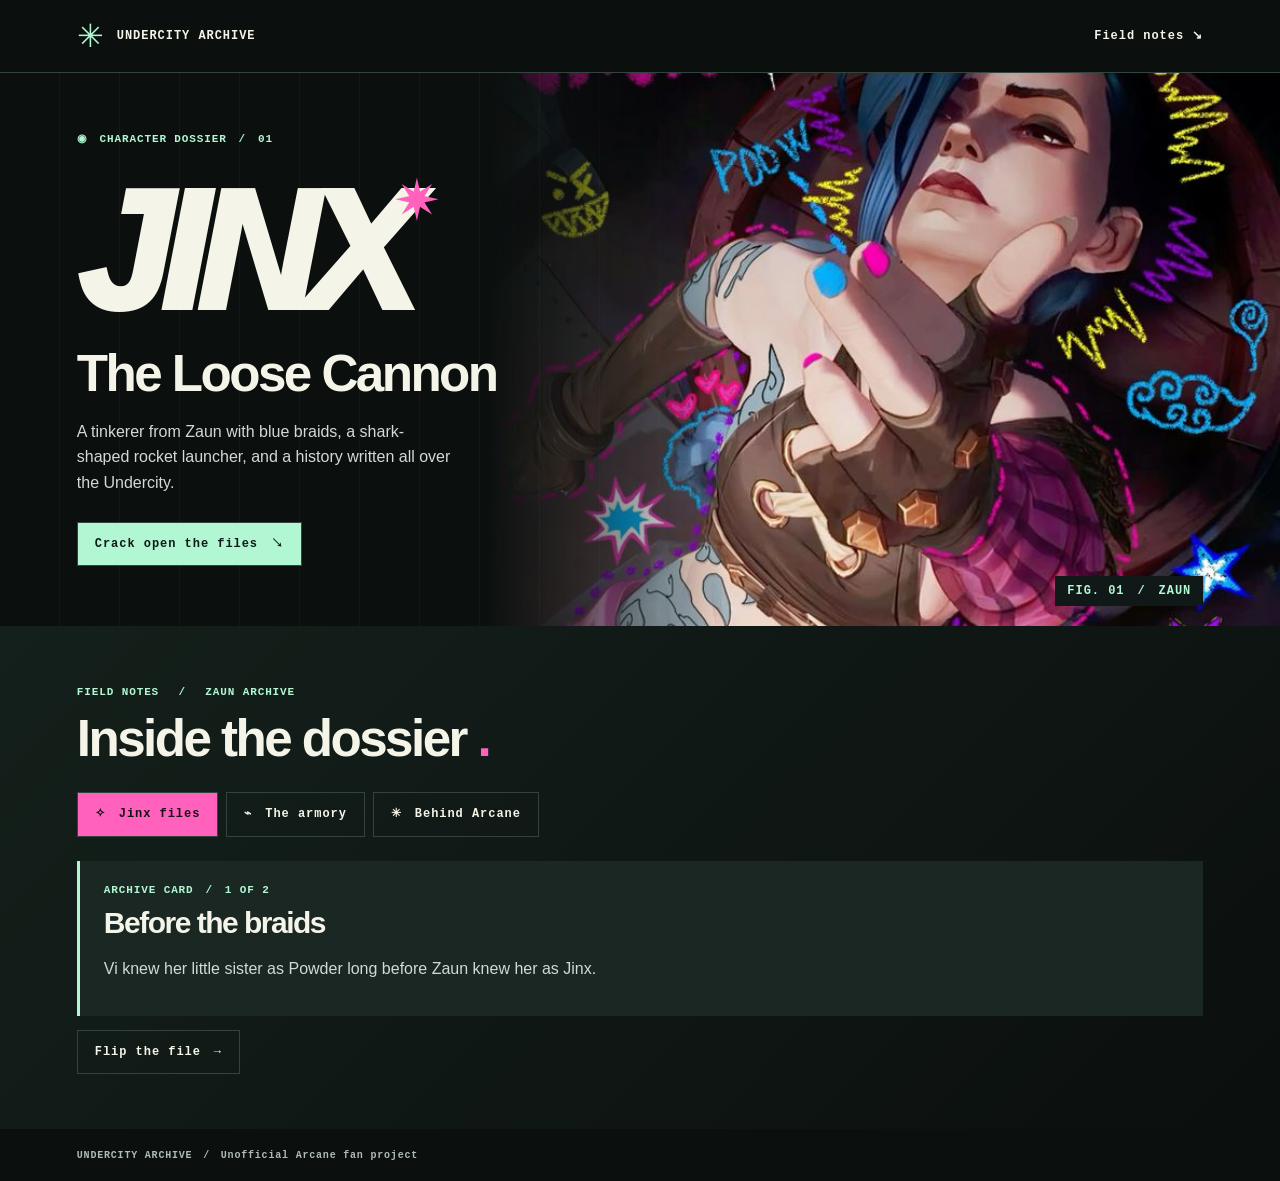
==== index.html @ 246cc4a1 "Add editable Undercity Archive site and editing guide" ====
<!doctype html>
<html lang="en">
  <head>
    <meta charset="utf-8">
    <meta name="viewport" content="width=device-width,initial-scale=1">
    <title>Jinx • Undercity Archive</title>
    <link rel="stylesheet" href="style.css">
  </head>
  <body>
    <header>
      <b>
        <i>✳</i>
        UNDERCITY ARCHIVE
      </b>
      <a href="#files">Field notes ↘</a>
    </header>
    <main>
      <section class="hero">
        <div class="portrait">
          <img src="jinx.png" alt="Jinx reaching forward amid neon graffiti">
          <span>FIG. 01　/　ZAUN</span>
        </div>
        <article>
          <small>◉　CHARACTER DOSSIER　/　01</small>
          <h1>
            JINX
            <span>✷</span>
          </h1>
          <h2>The Loose Cannon</h2>
          <p>A tinkerer from Zaun with blue braids, a shark-shaped rocket launcher, and a history written all over the Undercity.</p>
          <a class="action" href="#files">Crack open the files　↘</a>
        </article>
      </section>
      <section id="files">
        <div class="heading">
          <small>FIELD NOTES　 /　 ZAUN ARCHIVE</small>
          <h2>
            Inside the dossier
            <span>.</span>
          </h2>
        </div>
        <nav aria-label="Choose a file">
          <button data-file="0" aria-pressed="true">✧　Jinx files</button>
          <button data-file="1">⌁　The armory</button>
          <button data-file="2">✳　Behind Arcane</button>
        </nav>
        <div class="card" aria-live="polite">
          <small id="count">
          </small>
          <h3 id="title">
          </h3>
          <p id="note">
          </p>
        </div>
        <button id="next">Flip the file　→</button>
      </section>
    </main>
    <footer>UNDERCITY ARCHIVE　/　Unofficial Arcane fan project</footer>
    <script src="notes.js">
    </script>
  </body>
</html>
---- style.css ----
:root {
  --pink: #ff61bd;
  --mint: #b1f7d4;
  --line: #34443d;
  color-scheme: dark;
}

* {
  box-sizing: border-box;
}

html {
  scroll-behavior: smooth;
}

body {
  margin: 0;
  background: #0b100f;
  color: #f4f4e8;
  font: 16px Arial,sans-serif;
}

header,footer,small,button,.action,.portrait span {
  font: 700 12px/1.4 Consolas,monospace;
  letter-spacing: .08em;
}

header,footer {
  padding: 20px 6vw;
  border-bottom: 1px solid var(--line);
}

header {
  display: flex;
  justify-content: space-between;
  align-items: center;
}

header b {
  display: flex;
  align-items: center;
  gap: 12px;
}

i {
  color: var(--mint);
  font: 32px/1 Arial;
}

a {
  color: inherit;
}

header a {
  text-decoration: none;
}

.hero {
  position: relative;
  isolation: isolate;
  min-height: 540px;
  display: flex;
  align-items: center;
  overflow: hidden;
  background: repeating-linear-gradient(90deg,transparent 0 59px,#17201d 60px);
}

.portrait {
  position: absolute;
  inset: 0 0 0 38%;
  z-index: -1;
}

.portrait img {
  width: 100%;
  height: 100%;
  object-fit: cover;
  object-position: 50% 42%;
  mask-image: linear-gradient(90deg,transparent,#000 30%);
}

.portrait span {
  position: absolute;
  bottom: 20px;
  right: 6vw;
  background: #101918;
  padding: 7px 12px;
  color: var(--mint);
}

article {
  padding: 55px 0 60px 6vw;
  width: 47%;
}

small {
  color: var(--mint);
  font-size: 11px;
}

h1 {
  position: relative;
  font: italic 1000 clamp(100px,13vw,210px)/.88 Impact,'Arial Black',sans-serif;
  letter-spacing: -.06em;
  margin: 32px 0 18px;
  width: max-content;
}

h1 span {
  position: absolute;
  right: -.42em;
  top: -.22em;
  font: 400 .34em Arial;
  color: var(--pink);
}

h2,h3 {
  margin: 0;
  letter-spacing: -.05em;
}

h2 {
  font-size: clamp(30px,4vw,60px);
}

p {
  max-width: 42ch;
  line-height: 1.6;
  color: #d1dad4;
}

.action,button {
  display: inline-block;
  padding: 13px 17px;
  text-decoration: none;
  border: 1px solid var(--line);
  cursor: pointer;
  background: transparent;
  color: inherit;
}

.action {
  background: var(--mint);
  color: #101918;
  margin-top: 10px;
}

.action:hover,button:hover,button[aria-pressed=true] {
  background: var(--pink);
  color: #151015;
}

#files {
  padding: 55px 6vw;
  background: linear-gradient(135deg,#14201b,#0b0f0e);
}

.heading h2 {
  margin: 8px 0 24px;
}

.heading span {
  color: var(--pink);
}

nav {
  display: flex;
  flex-wrap: wrap;
  gap: 8px;
}

.card {
  border-left: 3px solid var(--mint);
  padding: 18px 24px;
  margin: 24px 0 14px;
  background: #1b2722;
}

.card p {
  max-width: 70ch;
}

.card h3 {
  font-size: 30px;
  margin-top: 8px;
}

footer {
  font-size: 10px;
  color: #afbbb3;
}

@media(max-width:700px) {
  .hero {
    display: flex;
    flex-direction: column;
  }

  .portrait {
    position: relative;
    inset: auto;
    width: 100%;
    height: 52vh;
    z-index: 0;
  }

  .portrait img {
    mask-image: none;
  }

  article {
    width: 100%;
    padding: 28px 6vw;
  }

  h1 {
    margin: 18px 0 12px;
  }

  .card {
    min-height: 190px;
  }

}

@media(prefers-reduced-motion:reduce) {
  html {
    scroll-behavior: auto;
  }

}
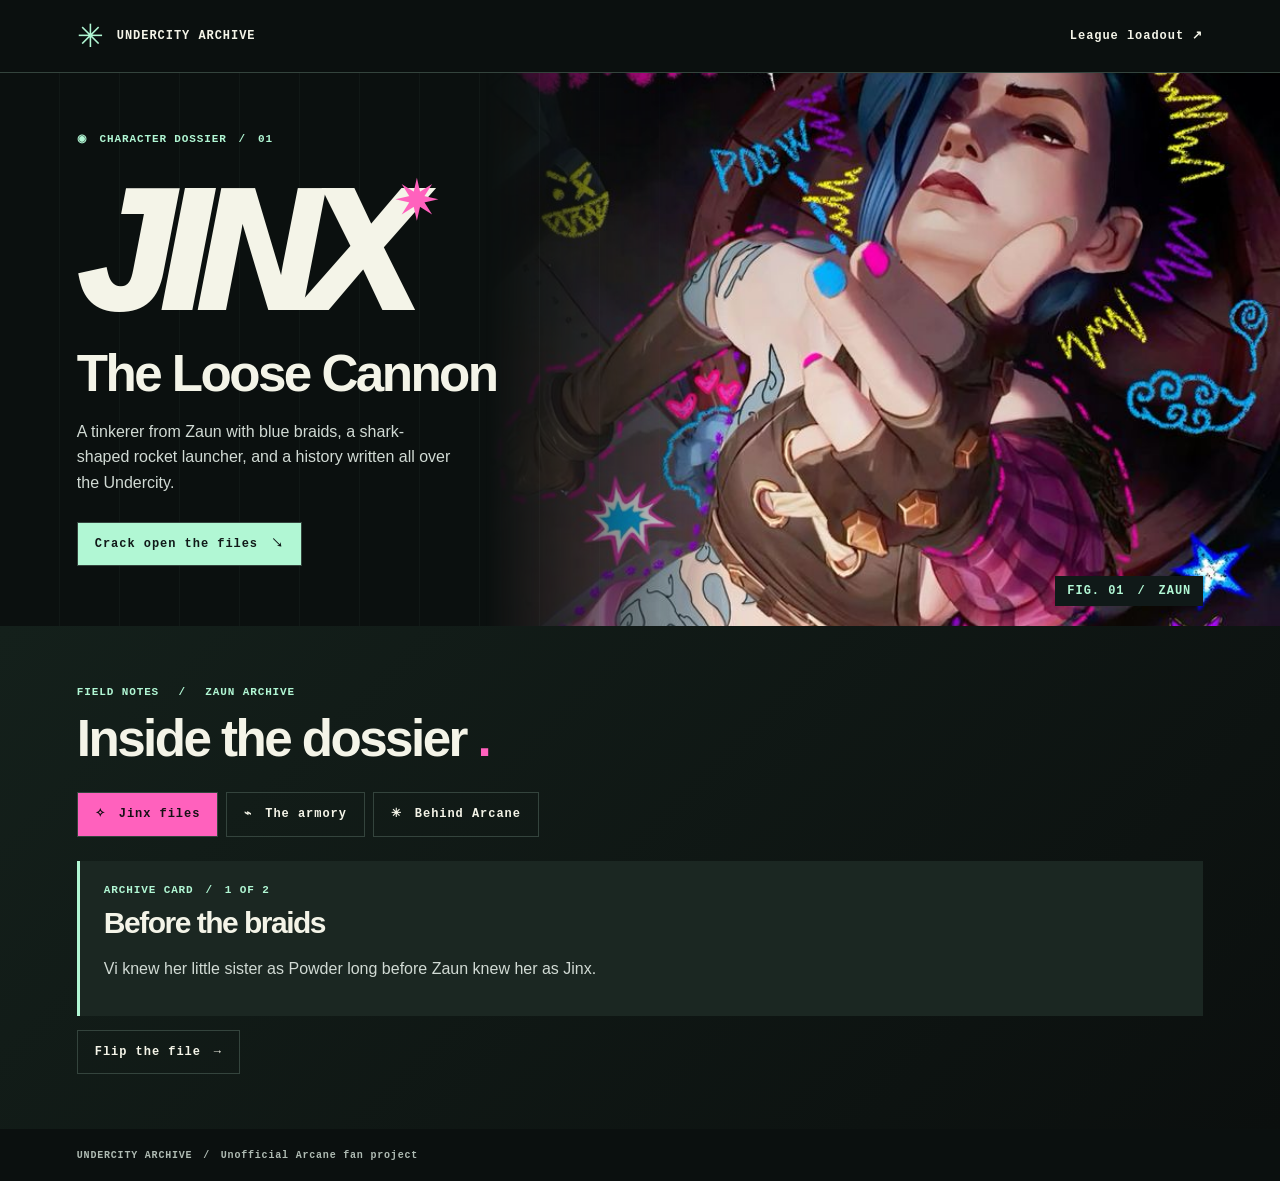
==== commit ed540591: "Add Jinx ability guide and Arcane comparison" ====
--- a/index.html
+++ b/index.html
@@ -12,7 +12,7 @@
         <i>✳</i>
         UNDERCITY ARCHIVE
       </b>
-      <a href="#files">Field notes ↘</a>
+      <a href="loadout.html">League loadout ↗</a>
     </header>
     <main>
       <section class="hero">
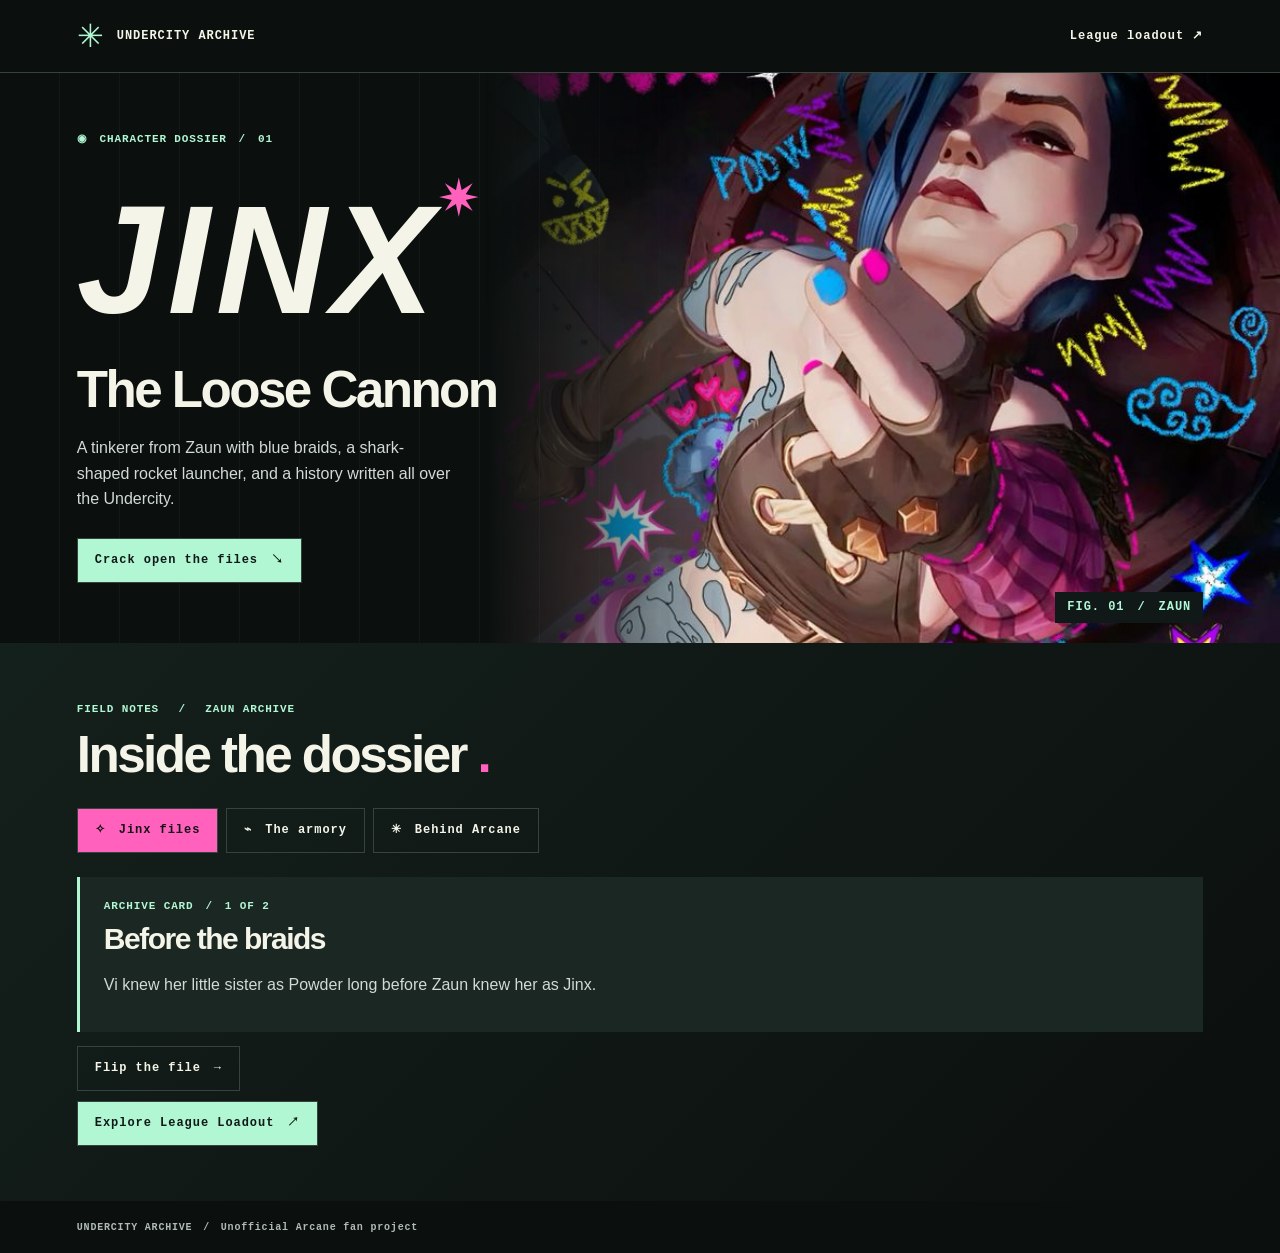
==== commit 6693acb3: "Improve title readability and link the dossier to the loadout" ====
--- a/index.html
+++ b/index.html
@@ -53,6 +53,9 @@
           </p>
         </div>
         <button id="next">Flip the file　→</button>
+        <nav aria-label="Continue exploring">
+          <a class="action" href="loadout.html">Explore League Loadout　↗</a>
+        </nav>
       </section>
     </main>
     <footer>UNDERCITY ARCHIVE　/　Unofficial Arcane fan project</footer>
--- a/style.css
+++ b/style.css
@@ -100,15 +100,15 @@
 
 h1 {
   position: relative;
-  font: italic 1000 clamp(100px,13vw,210px)/.88 Impact,'Arial Black',sans-serif;
-  letter-spacing: -.06em;
+  font: italic 700 clamp(88px, 12vw, 180px)/1.06 Arial, sans-serif;
+  letter-spacing: .035em;
   margin: 32px 0 18px;
   width: max-content;
 }
 
 h1 span {
   position: absolute;
-  right: -.42em;
+  right: -.9em;
   top: -.22em;
   font: 400 .34em Arial;
   color: var(--pink);
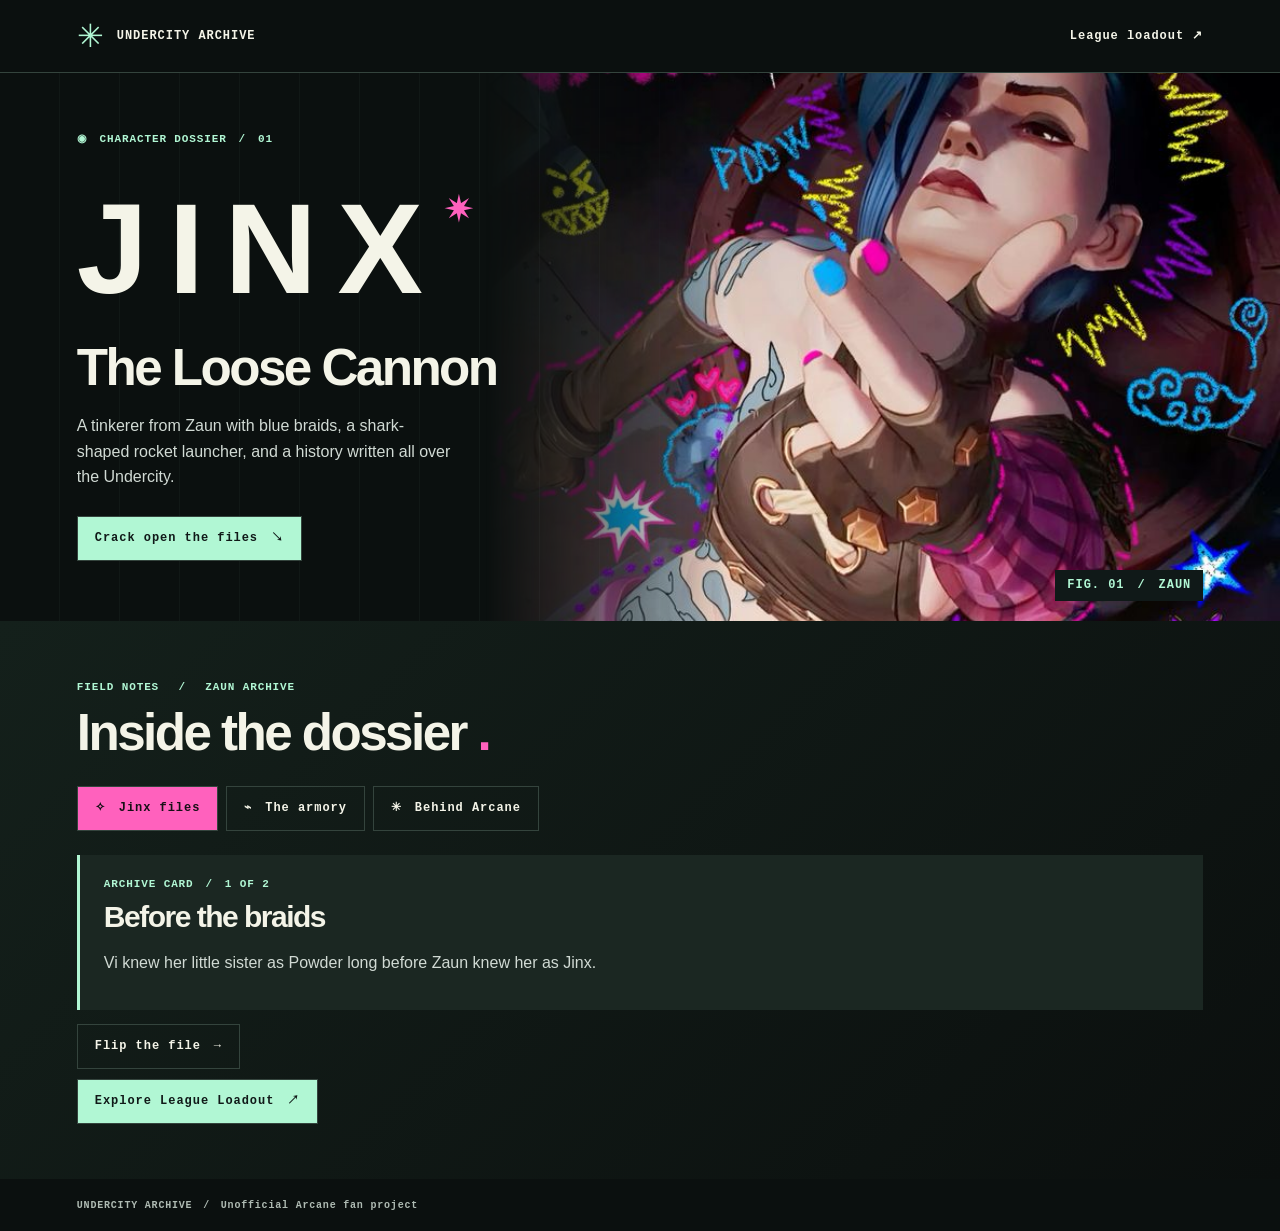
==== commit 1b9ad8be: "Separate the JINX lettering and reposition the star" ====
--- a/index.html
+++ b/index.html
@@ -4,7 +4,7 @@
     <meta charset="utf-8">
     <meta name="viewport" content="width=device-width,initial-scale=1">
     <title>Jinx • Undercity Archive</title>
-    <link rel="stylesheet" href="style.css">
+    <link rel="stylesheet" href="style.css?v=dossier-title-2">
   </head>
   <body>
     <header>
@@ -22,10 +22,7 @@
         </div>
         <article>
           <small>◉　CHARACTER DOSSIER　/　01</small>
-          <h1>
-            JINX
-            <span>✷</span>
-          </h1>
+          <h1 class="dossier-title">JINX<span aria-hidden="true">✷</span></h1>
           <h2>The Loose Cannon</h2>
           <p>A tinkerer from Zaun with blue braids, a shark-shaped rocket launcher, and a history written all over the Undercity.</p>
           <a class="action" href="#files">Crack open the files　↘</a>
--- a/style.css
+++ b/style.css
@@ -229,3 +229,22 @@
   }
 
 }
+
+/* Keep all four letters distinct, even on a narrow screen. */
+.dossier-title {
+  display: flex;
+  align-items: flex-start;
+  font-family: Arial, sans-serif;
+  font-style: normal;
+  font-weight: 600;
+  font-size: clamp(56px, 10vw, 144px);
+  line-height: 1.1;
+  letter-spacing: .16em;
+}
+
+.dossier-title span {
+  position: static;
+  margin-top: .18em;
+  font-size: .3em;
+  letter-spacing: normal;
+}
